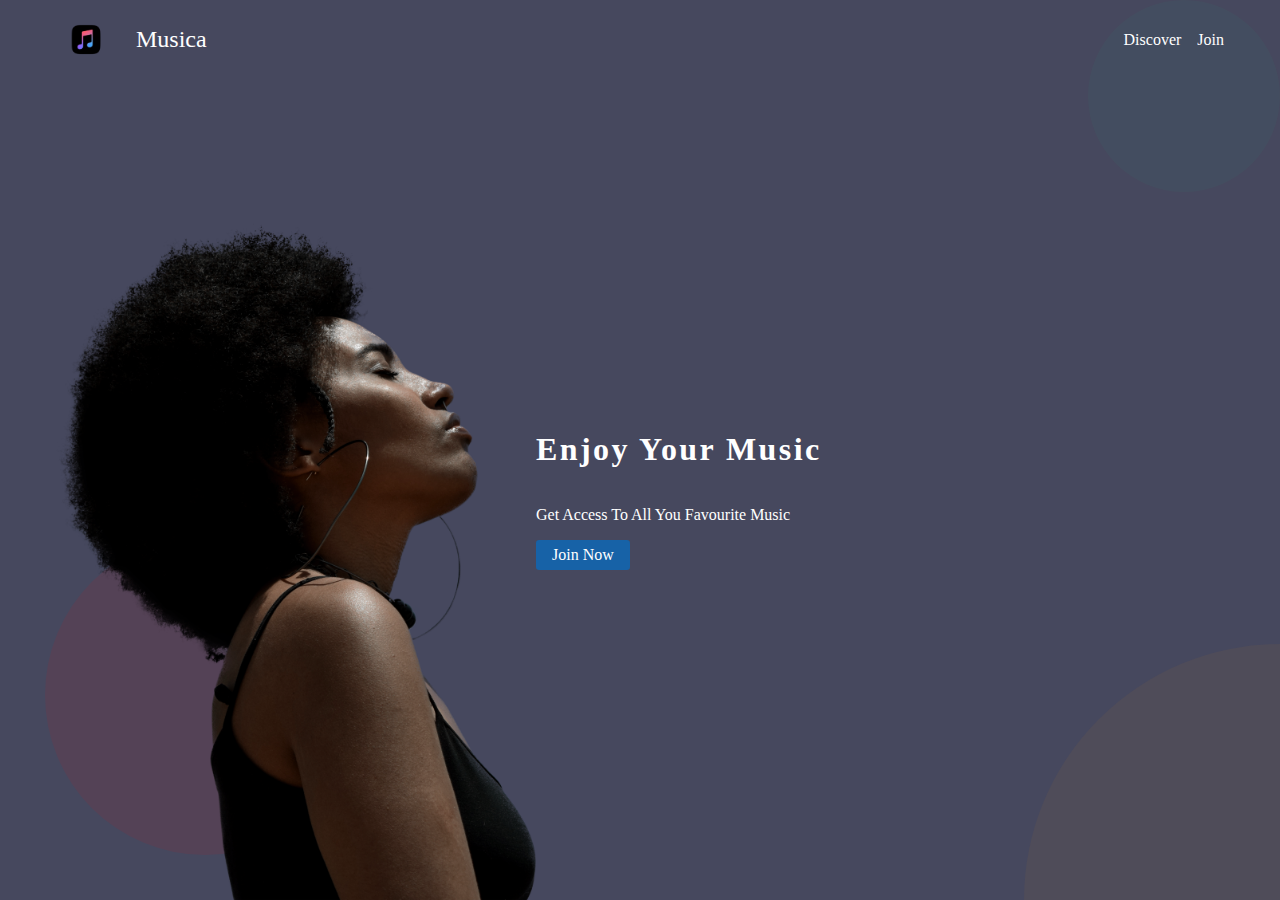
==== index.html @ ee386a24 "initial" ====
<!DOCTYPE html>
<html lang="en">
<head>
    <meta charset="UTF-8">
    <meta name="viewport" content="width=device-width, initial-scale=1.0">
    <title>Music</title>
    <link rel="stylesheet" href="index.css">
</head>
<body class="container grow expand">
    <header>
        <a href="index.html" class="brand">
            <img src="images/logo.png" alt="logo"/>
            <div class="brand-name">Musica</div>
        </a>
        <nav>
            <ul class="links">
                <li><a href="discover.html">Discover</a></li>
                <li><a href="join.html">Join</a></li>
            </ul>
        </nav>
    </header>
    <main class="home">
        <div class="home-img">
            
        </div>
        <div class="home-text">
            <h1>Enjoy Your Music</h1>
            <p>get access to all you favourite music</p>
            <a href='./join.html'class="btn">Join Now</a>

        </div>
        
    </main>
    <div class="circle1"></div>
    <div class="circle2"></div>
    <div class="circle3">
        <div></div>
    </div>
</body>
</html>
---- index.css ----
* {
	box-sizing: border-box;
}
body {
	padding: 0;
	margin: 0;
	background-color: #46485e;
	color: #fff;
	min-height: 100vh;
}
a {
	text-decoration: none;
	color: inherit;
}
ul {
	list-style-type: none;
}
header {
	display: flex;
	justify-content: space-between;
	align-items: center;
	height: 5rem;
}
.brand {
	display: flex;
	align-items: center;
}
.brand img {
	width: 4em;
}
.brand,
.brand-name {
	margin-left: 1rem;
}
.brand-name {
	font-size: 1.5rem;
}
.links {
	display: flex;
	align-items: center;
}
.links:first-child,
.links li:first-child {
	margin-right: 1rem;
}
.social-media a:hover,
.links a:hover {
	color: rgb(218, 209, 192);
}
.container {
	max-width: 1200px;
	margin: 0 auto;
	overflow: hidden;
}
.grow {
	display: flex;
	flex-direction: column;
}
.home {
	flex-grow: 1;
	display: flex;
	align-items: stretch;
	justify-content: space-evenly;
}
.home-img {
	width: 50%;
	background: url('./images/landing-page-girl.png');
	background-repeat: no-repeat;
	background-size: contain;
	background-position: bottom;

	max-width: 30rem;
	min-height: 15rem;
	margin-left: 1rem;
	flex-grow: 1;
}
.home-text {
	display: flex;
	flex-direction: column;
	justify-content: center;
	align-items: flex-start;
	text-transform: capitalize;
	flex-grow: 1;
	margin-right: 1rem;
	max-width: 60%;
	margin-left: auto;
}
.home-text h1 {
	letter-spacing: .15rem;
}
.btn {
	color: inherit;
	background-color: #1762a7;
	padding: .4rem 1rem;
	border-radius: .2rem;
	cursor: pointer;
	border: 0;
}
.btn:hover {
	background-color: #124c83;
}

.btn:active {
	background-color: #427db4;
}
.circle1 {
	position: absolute;
	width: 25vw;
	height: 25vw;
	background-color: rgba(255, 0, 0, .08);
	border-radius: 50%;
	bottom: 5vh;
	left: 5vh;
	z-index: -1;
	animation: move 29s linear infinite;
}
.circle2 {
	position: absolute;
	width: 40vw;
	height: 40vw;
	bottom: 0;
	right: 0;
	overflow: hidden;
	z-index: -1;
}
.circle2::after {
	position: absolute;
	content: '';
	width: 100%;
	height: 100%;
	background-color: rgba(255, 153, 0, 0.05);
	border-radius: 50%;
	transform: translate(50%, 50%);
}
.circle3 {
	position: absolute;
	width: 15vw;
	height: 15vw;
	background-color: rgba(0, 255, 170, 0.03);
	border-radius: 50%;
	top: 0;
	right: 0;
	z-index: -1;
	animation: move 35s linear infinite 2s;
}
@media only screen and (max-width: 700px) {
	.home-img {
		order: 1;
	}
	.home {
		flex-direction: column;
	}
}
@keyframes move {
	0% {
		transform: translate(0%, 0%);
	}
	25% {
		transform: translate(5%, 5%);
	}
	50% {
		transform: translate(10%, 10%);
	}
	75% {
		transform: translate(2%, -2%);
	}
	85% {
		transform: translate(-2%, -2%);
	}
	100% {
		transform: translate(0%, 0%);
	}
}
/* discover */
.discover-container {
	display: flex;
	flex-direction: column;
	flex-grow: 1;
	width: 100vw;
}

footer {
	background-color: #1d1d24;
	height: 3rem;
	padding: 0 1rem;
}
footer .container {
	display: flex;
	justify-content: space-between;
	align-items: center;
	height: 100%;
	max-width: auto;
}
.footer {
	font-weight: bold;
}
.discover {
	flex-grow: 1;
	display: flex;
	margin: 0 1rem;
}
.discover-txt {
	flex-grow: 1;
	min-width: 20rem;
	display: flex;
	flex-direction: column;
	align-items: flex-start;
	justify-content: center;
	text-transform: capitalize;
}
.discover-img {
	background-image: url('./images/covers.jpg');
	background-size: contain;
	background-repeat: no-repeat;
	background-position: center;
	flex-grow: 1;
	max-width: 40rem;
	margin: .5rem;
}
.icons {
	display: flex;
	margin: 2rem 0;
	justify-content: space-between;
}
.icon {
	display: flex;
	flex-direction: column;
	align-items: center;
	justify-content: space-between;
	background-color: rgb(17, 17, 19);
	padding: .5rem;
	margin-right: .5rem;
	cursor: pointer;
}
.icon img {
	width: 2rem;
}
.social-media ul {
	display: flex;
}
.social-media li:first-child {
	margin-right: .5rem;
}
.social-media a {
	margin-left: .25rem;
}
.social-media img {
	width: 1rem;
}
@media only screen and (max-width: 700px) {
	.discover {
		flex-direction: column;
	}
	.discover-img {
		flex-grow: 4;
	}
	.discover-txt {
		margin-left: auto;
	}
}
/* join */

.join {
	flex-grow: 1;
	display: flex;
	align-items: center;
	justify-content: center;
	flex-wrap: wrap;
}
.join h1 {
	flex-grow: 1;
	text-align: center;
}
.join span {
	color: #ff8383;
	font-size: 3rem;
}
.join form {
	margin: 0 auto;
	background-color: #202027;
	width: 28vw;
	min-width: 358.3px;
	height: 20rem;
	margin: 1rem;
}
.join ul {
	height: 100%;
	margin: 0;
	padding: 0;
}
.join li {
	display: flex;
	flex-direction: column;
	width: 80%;
	margin: 1rem auto;
	text-transform: capitalize;
}
.join li:last-child {
	margin-top: 2rem;
}
.join li:last-child input {
	letter-spacing: 0.15rem;
	font-weight: 600;
}
input {
	height: 2.2rem;
	margin-top: .25rem;
	background-color: transparent;
	border: #385f6e solid 1px;
	color: inherit;
}
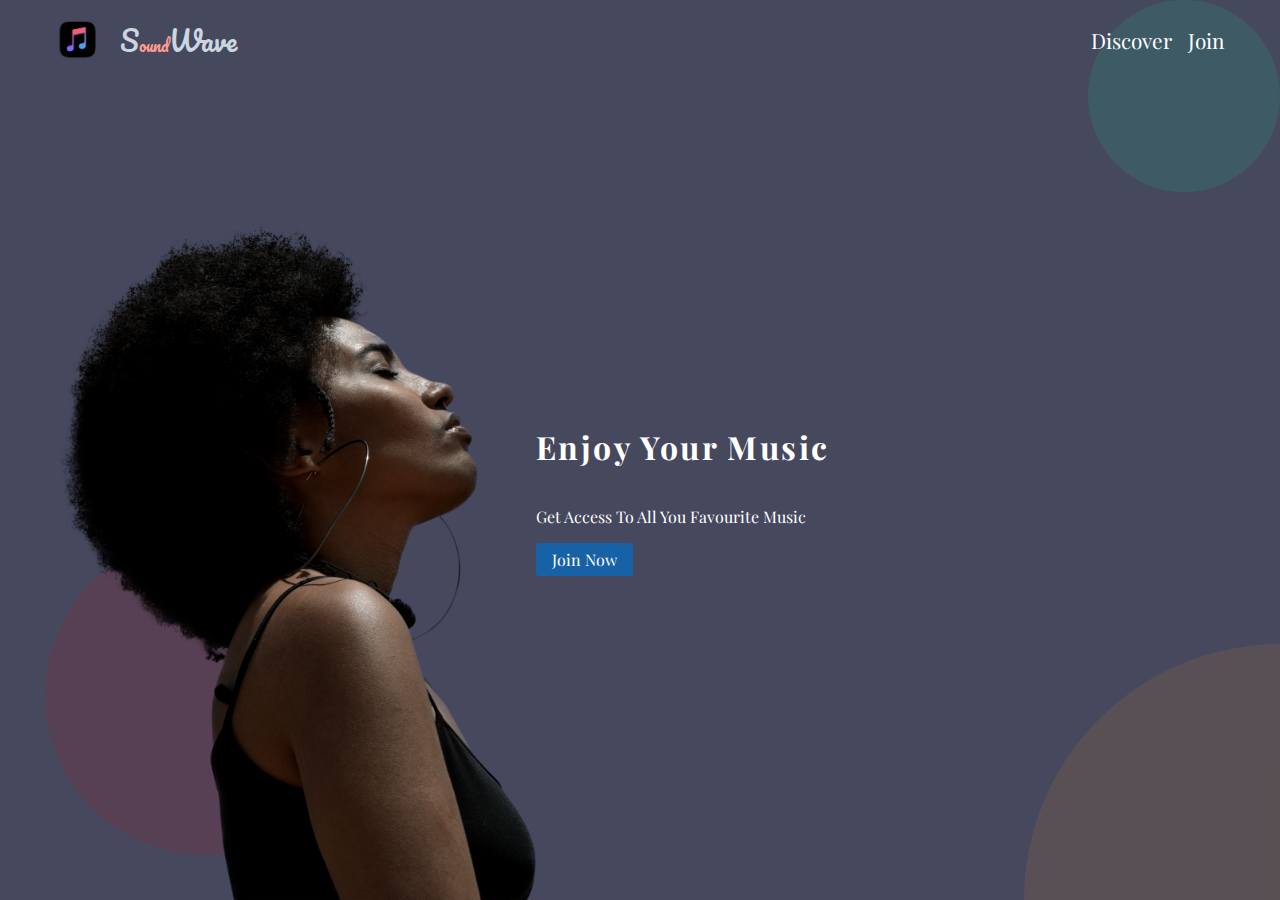
==== commit e1019d97: "color links" ====
--- a/index.html
+++ b/index.html
@@ -10,7 +10,7 @@
     <header>
         <a href="index.html" class="brand">
             <img src="images/logo.png" alt="logo"/>
-            <div class="brand-name">Musica</div>
+            <div class="brand-name">S<span>ound</span>Wave</div>
         </a>
         <nav>
             <ul class="links">
--- a/index.css
+++ b/index.css
@@ -1,3 +1,6 @@
+@import url('https://fonts.googleapis.com/css2?family=Playfair+Display&display=swap');
+@import url('https://fonts.googleapis.com/css2?family=Pacifico&display=swap');
+
 * {
 	box-sizing: border-box;
 }
@@ -7,10 +10,13 @@
 	background-color: #46485e;
 	color: #fff;
 	min-height: 100vh;
+	font-family: 'Playfair Display', serif;
+	overflow: hidden;
 }
 a {
 	text-decoration: none;
 	color: inherit;
+	transition: all .3s linear;
 }
 ul {
 	list-style-type: none;
@@ -21,20 +27,32 @@
 	align-items: center;
 	height: 5rem;
 }
+header .links {
+	font-size: 1.3rem;
+}
 .brand {
 	display: flex;
 	align-items: center;
 }
 .brand img {
-	width: 4em;
-}
-.brand,
+	width: 5rem;
+}
+
 .brand-name {
-	margin-left: 1rem;
-}
-.brand-name {
-	font-size: 1.5rem;
-}
+	font-family: 'Pacifico', cursive;
+	color: #cad6e0;
+	font-size: 1.7rem;
+}
+
+.brand-name:hover {
+	color: rgb(255, 162, 255);
+}
+.brand-name span:hover,
+.brand-name span {
+	font-size: 1rem;
+	color: #ff9c8f;
+}
+
 .links {
 	display: flex;
 	align-items: center;
@@ -45,7 +63,7 @@
 }
 .social-media a:hover,
 .links a:hover {
-	color: rgb(218, 209, 192);
+	color: rgb(240, 156, 240);
 }
 .container {
 	max-width: 1200px;
@@ -107,7 +125,7 @@
 	position: absolute;
 	width: 25vw;
 	height: 25vw;
-	background-color: rgba(255, 0, 0, .08);
+	background-color: rgba(255, 0, 0, .1);
 	border-radius: 50%;
 	bottom: 5vh;
 	left: 5vh;
@@ -128,15 +146,16 @@
 	content: '';
 	width: 100%;
 	height: 100%;
-	background-color: rgba(255, 153, 0, 0.05);
+	background-color: rgba(255, 153, 0, 0.1);
 	border-radius: 50%;
 	transform: translate(50%, 50%);
 }
+
 .circle3 {
 	position: absolute;
 	width: 15vw;
 	height: 15vw;
-	background-color: rgba(0, 255, 170, 0.03);
+	background-color: rgba(0, 255, 170, 0.1);
 	border-radius: 50%;
 	top: 0;
 	right: 0;
@@ -150,6 +169,13 @@
 	.home {
 		flex-direction: column;
 	}
+	.circle2 {
+		display: none;
+	}
+	.circle1 {
+		width: 65vw;
+		height: 65vw;
+	}
 }
 @keyframes move {
 	0% {
@@ -189,10 +215,10 @@
 	justify-content: space-between;
 	align-items: center;
 	height: 100%;
-	max-width: auto;
 }
 .footer {
 	font-weight: bold;
+	font-size: .9rem;
 }
 .discover {
 	flex-grow: 1;
@@ -207,6 +233,10 @@
 	align-items: flex-start;
 	justify-content: center;
 	text-transform: capitalize;
+	margin-left: .5rem;
+}
+.discover-txt span {
+	color: #fcc100;
 }
 .discover-img {
 	background-image: url('./images/covers.jpg');
@@ -231,6 +261,7 @@
 	padding: .5rem;
 	margin-right: .5rem;
 	cursor: pointer;
+	width: 5rem;
 }
 .icon img {
 	width: 2rem;
@@ -238,14 +269,14 @@
 .social-media ul {
 	display: flex;
 }
-.social-media li:first-child {
+.social-media li {
 	margin-right: .5rem;
 }
 .social-media a {
 	margin-left: .25rem;
 }
 .social-media img {
-	width: 1rem;
+	width: .8rem;
 }
 @media only screen and (max-width: 700px) {
 	.discover {
@@ -257,6 +288,25 @@
 	.discover-txt {
 		margin-left: auto;
 	}
+	.social-media li:first-child {
+		margin-right: .25rem;
+	}
+	.social-media a {
+		margin: 0;
+	}
+	.social-media a:last-child {
+		margin-right: .5rem;
+	}
+
+	footer {
+		padding: 0 .15rem;
+	}
+	.footer a {
+		font-size: .6rem;
+	}
+	.social-media img {
+		width: .7rem;
+	}
 }
 /* join */
 
@@ -270,18 +320,22 @@
 .join h1 {
 	flex-grow: 1;
 	text-align: center;
+	text-transform: capitalize;
 }
 .join span {
 	color: #ff8383;
 	font-size: 3rem;
+	text-transform: lowercase;
 }
 .join form {
 	margin: 0 auto;
 	background-color: #202027;
 	width: 28vw;
-	min-width: 358.3px;
+	min-width: 330px;
 	height: 20rem;
 	margin: 1rem;
+	border-radius: .7rem;
+	padding: 0.8rem;
 }
 .join ul {
 	height: 100%;
@@ -295,9 +349,7 @@
 	margin: 1rem auto;
 	text-transform: capitalize;
 }
-.join li:last-child {
-	margin-top: 2rem;
-}
+
 .join li:last-child input {
 	letter-spacing: 0.15rem;
 	font-weight: 600;
@@ -308,4 +360,5 @@
 	background-color: transparent;
 	border: #385f6e solid 1px;
 	color: inherit;
-}
+	border-radius: .5rem;
+}
